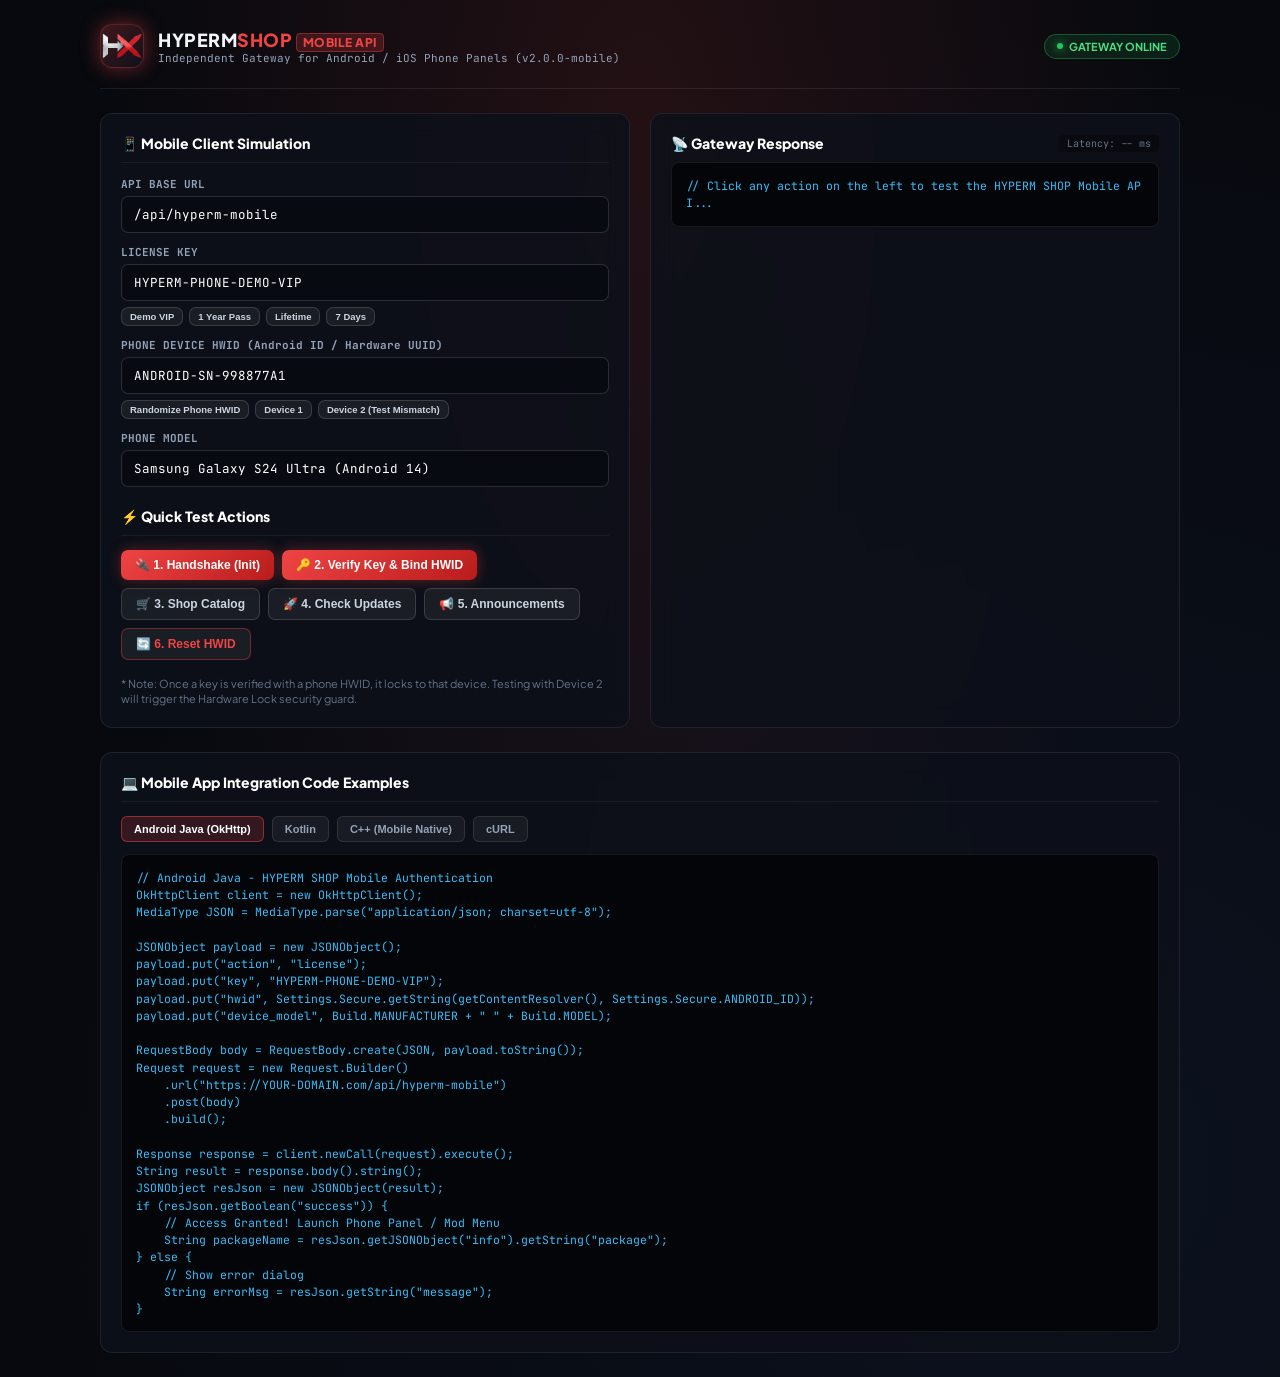
==== hyperm-mobile-tester.html @ d034f3c2 "feat(api): create dedicated independent mobile phone API for HYPERM SHOP" ====
<!DOCTYPE html>
<html lang="en">
<head>
  <meta charset="UTF-8">
  <meta name="viewport" content="width=device-width, initial-scale=1.0">
  <title>HYPERM SHOP // Dedicated Mobile Phone API Tester</title>
  <link rel="preconnect" href="https://fonts.googleapis.com">
  <link rel="preconnect" href="https://fonts.gstatic.com" crossorigin>
  <link href="https://fonts.googleapis.com/css2?family=Plus+Jakarta+Sans:wght@500;600;700;800&family=JetBrains+Mono:wght@500;700&display=swap" rel="stylesheet">
  <style>
    :root {
      --bg: #07090e;
      --card-bg: rgba(13, 17, 26, 0.88);
      --border: rgba(239, 68, 68, 0.28);
      --red: #ef4444;
      --red-glow: rgba(239, 68, 68, 0.45);
      --green: #22c55e;
      --font-sans: 'Plus Jakarta Sans', -apple-system, sans-serif;
      --font-mono: 'JetBrains Mono', monospace;
    }
    * { box-sizing: border-box; margin: 0; padding: 0; }
    body {
      background: var(--bg);
      color: #f1f5f9;
      font-family: var(--font-sans);
      min-height: 100vh;
      padding: 24px 16px;
      background-image: 
        radial-gradient(ellipse at 50% 10%, rgba(239, 68, 68, 0.12) 0%, transparent 60%),
        radial-gradient(ellipse at 85% 85%, rgba(15, 23, 42, 0.6) 0%, transparent 70%);
    }
    .container { max-width: 1080px; margin: 0 auto; }
    
    /* Header */
    .header {
      display: flex;
      align-items: center;
      justify-content: space-between;
      flex-wrap: wrap;
      gap: 16px;
      padding-bottom: 20px;
      border-bottom: 1px solid rgba(255, 255, 255, 0.08);
      margin-bottom: 24px;
    }
    .brand-wrap { display: flex; align-items: center; gap: 14px; }
    .brand-badge {
      width: 44px; height: 44px; border-radius: 12px;
      background: linear-gradient(135deg, rgba(239, 68, 68, 0.25), rgba(15, 18, 28, 0.95));
      border: 1px solid var(--border);
      display: flex; align-items: center; justify-content: center;
      box-shadow: 0 0 20px var(--red-glow);
    }
    .brand-badge img { height: 26px; width: auto; object-fit: contain; }
    .brand-title { font-size: 18px; font-weight: 900; letter-spacing: 0.5px; }
    .brand-sub { font-size: 11px; color: #94a3b8; font-family: var(--font-mono); }
    .status-pill {
      display: inline-flex; align-items: center; gap: 6px;
      background: rgba(34, 197, 94, 0.12); border: 1px solid rgba(34, 197, 94, 0.35);
      padding: 5px 12px; border-radius: 20px; font-size: 11px; font-weight: 700; color: #4ade80;
    }
    .status-dot { width: 6px; height: 6px; border-radius: 50%; background: #22c55e; box-shadow: 0 0 8px #22c55e; }

    /* Grid Layout */
    .grid { display: grid; grid-template-columns: 1fr 1fr; gap: 20px; }
    @media (max-width: 860px) { .grid { grid-template-columns: 1fr; } }

    /* Cards */
    .card {
      background: var(--card-bg);
      border: 1px solid rgba(255, 255, 255, 0.08);
      border-radius: 12px;
      padding: 20px;
      backdrop-filter: blur(12px);
    }
    .card-title {
      font-size: 14px; font-weight: 800; color: #fff;
      display: flex; align-items: center; gap: 8px; margin-bottom: 14px;
      border-bottom: 1px solid rgba(255, 255, 255, 0.06); padding-bottom: 10px;
    }
    
    /* Input & Forms */
    .form-group { margin-bottom: 12px; }
    label { display: block; font-size: 11px; font-weight: 700; color: #94a3b8; margin-bottom: 5px; font-family: var(--font-mono); }
    input, select {
      width: 100%;
      background: rgba(8, 10, 16, 0.85);
      border: 1px solid rgba(255, 255, 255, 0.14);
      border-radius: 7px;
      padding: 9px 12px;
      color: #fff;
      font-size: 12.5px;
      font-family: var(--font-mono);
      outline: none;
      transition: all 0.2s;
    }
    input:focus, select:focus {
      border-color: var(--red);
      box-shadow: 0 0 10px rgba(239, 68, 68, 0.25);
    }
    
    /* Buttons */
    .btn-row { display: flex; flex-wrap: wrap; gap: 8px; margin-top: 14px; }
    button {
      background: linear-gradient(135deg, #ef4444 0%, #b91c1c 100%);
      color: #fff;
      border: none;
      border-radius: 7px;
      padding: 8px 14px;
      font-size: 12px;
      font-weight: 700;
      cursor: pointer;
      display: inline-flex; align-items: center; gap: 6px;
      box-shadow: 0 0 14px rgba(239, 68, 68, 0.35);
      transition: all 0.2s;
    }
    button:hover {
      transform: translateY(-1px);
      box-shadow: 0 0 20px rgba(239, 68, 68, 0.6);
    }
    button.btn-secondary {
      background: rgba(255, 255, 255, 0.06);
      border: 1px solid rgba(255, 255, 255, 0.14);
      box-shadow: none;
      color: #cbd5e1;
    }
    button.btn-secondary:hover {
      background: rgba(255, 255, 255, 0.12);
      border-color: rgba(255, 255, 255, 0.3);
      color: #fff;
    }

    /* Output Terminal */
    .terminal-card { display: flex; flex-direction: column; }
    .term-header {
      display: flex; align-items: center; justify-content: space-between;
      margin-bottom: 10px;
    }
    .term-pill {
      font-size: 10px; font-family: var(--font-mono); color: #64748b;
      background: rgba(0, 0, 0, 0.3); padding: 2px 8px; border-radius: 4px;
    }
    pre {
      background: #040508;
      border: 1px solid rgba(255, 255, 255, 0.08);
      border-radius: 8px;
      padding: 14px;
      font-family: var(--font-mono);
      font-size: 11.5px;
      color: #38bdf8;
      max-height: 480px;
      overflow-y: auto;
      line-height: 1.5;
      white-space: pre-wrap;
      word-break: break-all;
    }

    /* Code Snippets Section */
    .snippets-wrap { margin-top: 24px; }
    .tabs { display: flex; gap: 8px; margin-bottom: 12px; }
    .tab-btn {
      background: rgba(255, 255, 255, 0.05);
      border: 1px solid rgba(255, 255, 255, 0.1);
      color: #94a3b8;
      padding: 6px 12px;
      font-size: 11px;
      border-radius: 6px;
      cursor: pointer;
      box-shadow: none;
    }
    .tab-btn.active {
      background: rgba(239, 68, 68, 0.18);
      border-color: rgba(239, 68, 68, 0.5);
      color: #fff;
    }
  </style>
</head>
<body>
  <div class="container">
    <!-- Header -->
    <header class="header">
      <div class="brand-wrap">
        <div class="brand-badge">
          <img src="assets/images/hx_card_logo_clean.png" alt="HYPERM SHOP">
        </div>
        <div>
          <div class="brand-title">HYPERM<span style="color:var(--red);">SHOP</span> <span style="font-size:12px;background:rgba(239,68,68,0.2);color:#ef4444;border:1px solid rgba(239,68,68,0.4);padding:1px 6px;border-radius:4px;font-weight:800;">MOBILE API</span></div>
          <div class="brand-sub">Independent Gateway for Android / iOS Phone Panels (v2.0.0-mobile)</div>
        </div>
      </div>
      <div class="status-pill">
        <span class="status-dot"></span>
        <span>GATEWAY ONLINE</span>
      </div>
    </header>

    <!-- Grid -->
    <div class="grid">
      <!-- Left: Interactive Tester Controls -->
      <div class="card">
        <div class="card-title">📱 Mobile Client Simulation</div>

        <div class="form-group">
          <label>API BASE URL</label>
          <input type="text" id="api-url" value="/api/hyperm-mobile">
        </div>

        <div class="form-group">
          <label>LICENSE KEY</label>
          <input type="text" id="key-input" value="HYPERM-PHONE-DEMO-VIP">
          <div style="display:flex;gap:6px;margin-top:6px;flex-wrap:wrap;">
            <button type="button" class="btn-secondary" style="font-size:9.5px;padding:3px 8px;" onclick="setKey('HYPERM-PHONE-DEMO-VIP')">Demo VIP</button>
            <button type="button" class="btn-secondary" style="font-size:9.5px;padding:3px 8px;" onclick="setKey('HYPERM-VIP-MOBILE-PASS')">1 Year Pass</button>
            <button type="button" class="btn-secondary" style="font-size:9.5px;padding:3px 8px;" onclick="setKey('HYPERM-SHOP-LIFETIME-PASS')">Lifetime</button>
            <button type="button" class="btn-secondary" style="font-size:9.5px;padding:3px 8px;" onclick="setKey('HYPERM-7DAY-PHONE-TEST')">7 Days</button>
          </div>
        </div>

        <div class="form-group">
          <label>PHONE DEVICE HWID (Android ID / Hardware UUID)</label>
          <input type="text" id="hwid-input" value="ANDROID-SN-998877A1">
          <div style="display:flex;gap:6px;margin-top:6px;">
            <button type="button" class="btn-secondary" style="font-size:9.5px;padding:3px 8px;" onclick="randomizeHwid()">Randomize Phone HWID</button>
            <button type="button" class="btn-secondary" style="font-size:9.5px;padding:3px 8px;" onclick="setHwid('ANDROID-SN-998877A1')">Device 1</button>
            <button type="button" class="btn-secondary" style="font-size:9.5px;padding:3px 8px;" onclick="setHwid('DIFFERENT-PHONE-HWID-55')">Device 2 (Test Mismatch)</button>
          </div>
        </div>

        <div class="form-group">
          <label>PHONE MODEL</label>
          <input type="text" id="model-input" value="Samsung Galaxy S24 Ultra (Android 14)">
        </div>

        <div class="card-title" style="margin-top:20px;">⚡ Quick Test Actions</div>
        <div class="btn-row">
          <button onclick="testAction('init')">🔌 1. Handshake (Init)</button>
          <button onclick="testAction('license')">🔑 2. Verify Key & Bind HWID</button>
          <button class="btn-secondary" onclick="testAction('products')">🛒 3. Shop Catalog</button>
          <button class="btn-secondary" onclick="testAction('check_update')">🚀 4. Check Updates</button>
          <button class="btn-secondary" onclick="testAction('announcements')">📢 5. Announcements</button>
          <button class="btn-secondary" style="color:#ef4444;border-color:rgba(239,68,68,0.4);" onclick="testAction('hwid_reset')">🔄 6. Reset HWID</button>
        </div>

        <div style="margin-top:16px;font-size:11px;color:#64748b;line-height:1.4;">
          * Note: Once a key is verified with a phone HWID, it locks to that device. Testing with Device 2 will trigger the Hardware Lock security guard.
        </div>
      </div>

      <!-- Right: Live Response Output -->
      <div class="card terminal-card">
        <div class="term-header">
          <div class="card-title" style="margin-bottom:0;border-bottom:none;padding-bottom:0;">📡 Gateway Response</div>
          <span class="term-pill" id="latency-pill">Latency: -- ms</span>
        </div>
        <pre id="output-box">// Click any action on the left to test the HYPERM SHOP Mobile API...</pre>
      </div>
    </div>

    <!-- Integration Code Snippets -->
    <div class="card snippets-wrap">
      <div class="card-title">💻 Mobile App Integration Code Examples</div>
      
      <div class="tabs">
        <button class="tab-btn active" onclick="showSnippet('java')">Android Java (OkHttp)</button>
        <button class="tab-btn" onclick="showSnippet('kotlin')">Kotlin</button>
        <button class="tab-btn" onclick="showSnippet('cpp')">C++ (Mobile Native)</button>
        <button class="tab-btn" onclick="showSnippet('curl')">cURL</button>
      </div>

      <pre id="snippet-box"></pre>
    </div>
  </div>

  <script>
    function setKey(k) { document.getElementById('key-input').value = k; }
    function setHwid(h) { document.getElementById('hwid-input').value = h; }
    function randomizeHwid() {
      const rand = 'ANDROID-' + Math.random().toString(36).substring(2, 10).toUpperCase();
      document.getElementById('hwid-input').value = rand;
    }

    const snippets = {
      java: `// Android Java - HYPERM SHOP Mobile Authentication
OkHttpClient client = new OkHttpClient();
MediaType JSON = MediaType.parse("application/json; charset=utf-8");

JSONObject payload = new JSONObject();
payload.put("action", "license");
payload.put("key", "HYPERM-PHONE-DEMO-VIP");
payload.put("hwid", Settings.Secure.getString(getContentResolver(), Settings.Secure.ANDROID_ID));
payload.put("device_model", Build.MANUFACTURER + " " + Build.MODEL);

RequestBody body = RequestBody.create(JSON, payload.toString());
Request request = new Request.Builder()
    .url("https://YOUR-DOMAIN.com/api/hyperm-mobile")
    .post(body)
    .build();

Response response = client.newCall(request).execute();
String result = response.body().string();
JSONObject resJson = new JSONObject(result);
if (resJson.getBoolean("success")) {
    // Access Granted! Launch Phone Panel / Mod Menu
    String packageName = resJson.getJSONObject("info").getString("package");
} else {
    // Show error dialog
    String errorMsg = resJson.getString("message");
}`,
      kotlin: `// Kotlin - HYPERM SHOP Mobile Authentication
val client = OkHttpClient()
val json = JSONObject().apply {
    put("action", "license")
    put("key", userLicenseKey)
    put("hwid", Settings.Secure.getString(context.contentResolver, Settings.Secure.ANDROID_ID))
    put("device_model", "\${Build.MANUFACTURER} \${Build.MODEL}")
}

val request = Request.Builder()
    .url("https://YOUR-DOMAIN.com/api/hyperm-mobile")
    .post(json.toString().toRequestBody("application/json".toMediaType()))
    .build()

client.newCall(request).enqueue(object : Callback {
    override fun onResponse(call: Call, response: Response) {
        val jsonRes = JSONObject(response.body?.string() ?: "")
        if (jsonRes.optBoolean("success")) {
            // Authorized! Welcome to HYPERM SHOP Mobile
        }
    }
    override fun onFailure(call: Call, e: IOException) {
        // Network error handling
    }
})`,
      cpp: `// C++ Native / Mobile ImGui Menu Integration
#include <iostream>
#include <curl/curl.h>

std::string verifyMobileLicense(const std::string& key, const std::string& hwid) {
    CURL* curl = curl_easy_init();
    std::string response;
    if (curl) {
        std::string jsonPayload = "{\\"action\\":\\"license\\",\\"key\\":\\"" + key + "\\",\\"hwid\\":\\"" + hwid + "\\"}";
        struct curl_slist* headers = NULL;
        headers = curl_slist_append(headers, "Content-Type: application/json");
        
        curl_easy_setopt(curl, CURLOPT_URL, "https://YOUR-DOMAIN.com/api/hyperm-mobile");
        curl_easy_setopt(curl, CURLOPT_POSTFIELDS, jsonPayload.c_str());
        curl_easy_setopt(curl, CURLOPT_HTTPHEADER, headers);
        curl_easy_perform(curl);
        curl_easy_cleanup(curl);
    }
    return response;
}`,
      curl: `# cURL Test Command for HYPERM SHOP Mobile
curl -X POST "https://YOUR-DOMAIN.com/api/hyperm-mobile" \\
  -H "Content-Type: application/json" \\
  -d '{
    "action": "license",
    "key": "HYPERM-PHONE-DEMO-VIP",
    "hwid": "ANDROID-SN-998877A1",
    "device_model": "Samsung S24 Ultra"
  }'`
    };

    function showSnippet(type) {
      document.querySelectorAll('.tab-btn').forEach(b => b.classList.remove('active'));
      event.target.classList.add('active');
      document.getElementById('snippet-box').textContent = snippets[type];
    }

    // Default snippet
    document.getElementById('snippet-box').textContent = snippets.java;

    // Test API Function
    async function testAction(action) {
      const output = document.getElementById('output-box');
      const latencyPill = document.getElementById('latency-pill');
      const baseUrl = document.getElementById('api-url').value.trim() || '/api/hyperm-mobile';
      const key = document.getElementById('key-input').value.trim();
      const hwid = document.getElementById('hwid-input').value.trim();
      const model = document.getElementById('model-input').value.trim();

      output.textContent = `⏳ Sending ${action.toUpperCase()} request to ${baseUrl}...`;
      const t0 = performance.now();

      try {
        let payload = { action: action };
        if (action === 'init') {
          payload.ver = '2.4.1';
          payload.device_model = model;
        } else if (action === 'license') {
          payload.key = key;
          payload.hwid = hwid;
          payload.device_model = model;
        } else if (action === 'check_update') {
          payload.ver = '2.4.0';
        } else if (action === 'hwid_reset') {
          payload.key = key;
          payload.secret = 'hyperm_shop_sec_7f99a801e82b7c02b92138a011cd48f9';
        }

        const res = await fetch(baseUrl, {
          method: 'POST',
          headers: { 'Content-Type': 'application/json' },
          body: JSON.stringify(payload)
        });

        const elapsed = Math.round(performance.now() - t0);
        latencyPill.textContent = `Latency: ${elapsed} ms (HTTP ${res.status})`;

        const data = await res.json();
        output.textContent = JSON.stringify(data, null, 2);
      } catch (err) {
        const elapsed = Math.round(performance.now() - t0);
        latencyPill.textContent = `Error in ${elapsed} ms`;
        output.textContent = `❌ Network Error:\n${err.message}\n\nMake sure the local server is running (node server.js).`;
      }
    }
  </script>
</body>
</html>
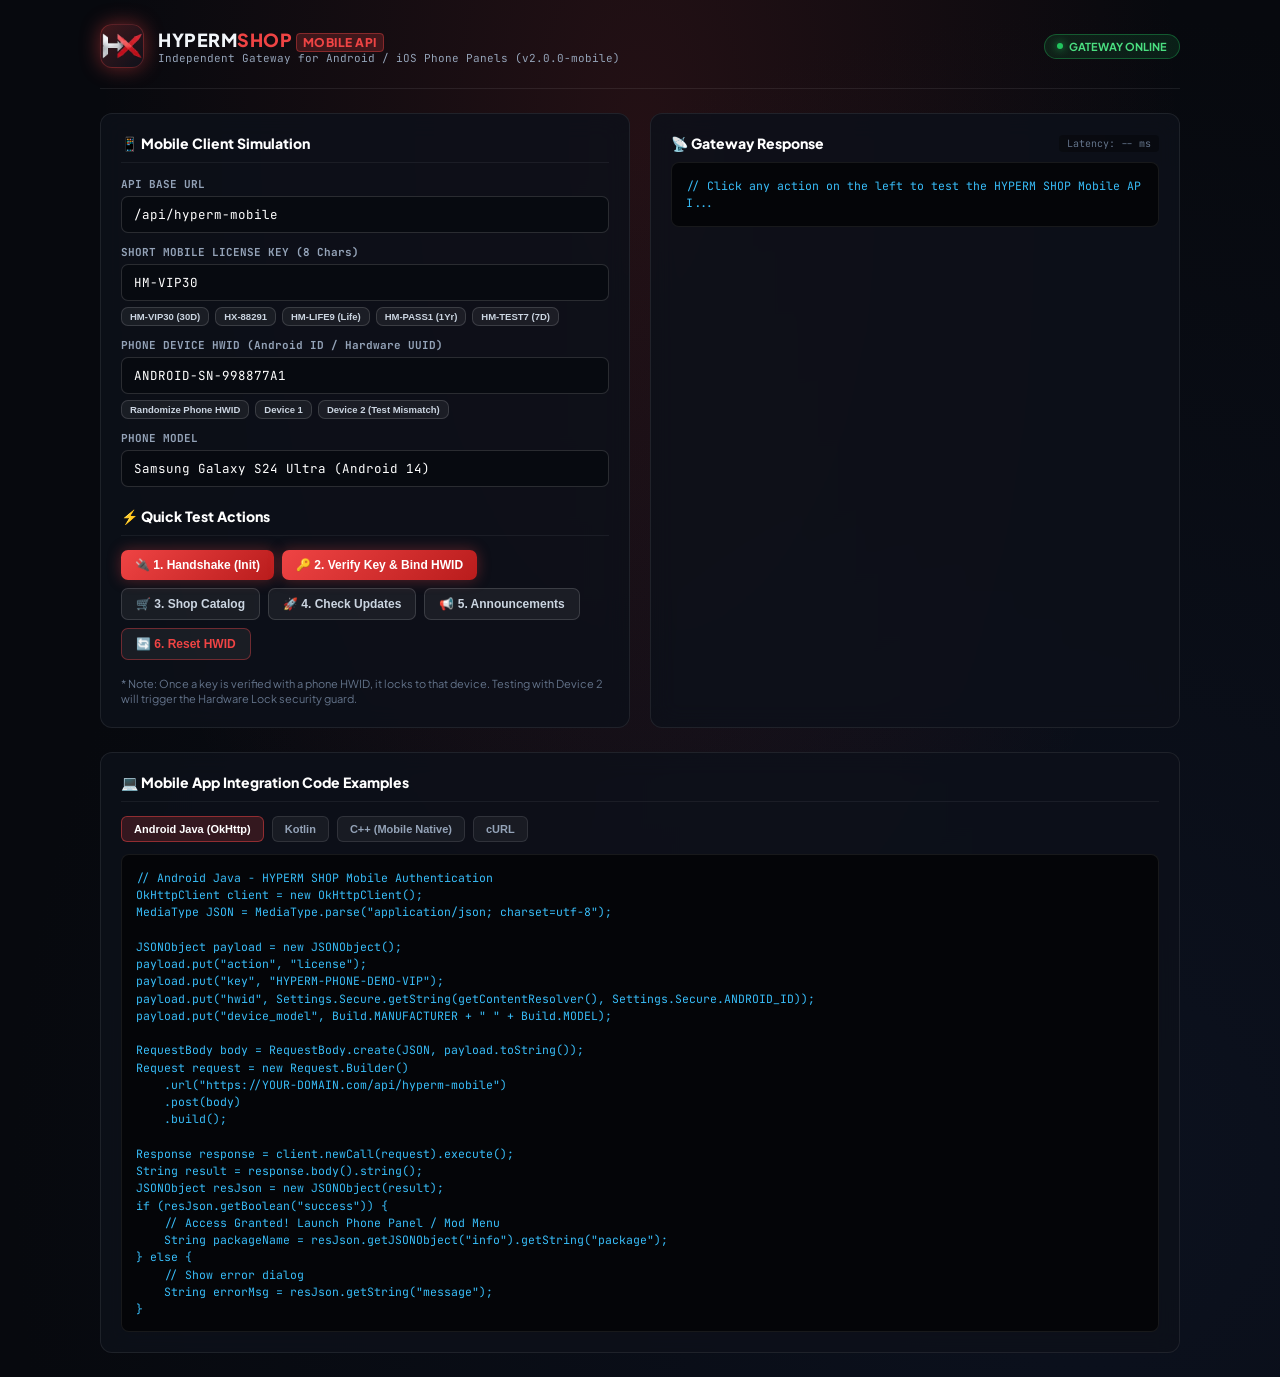
==== commit 7d127f24: "feat(mobile): shorten mobile phone keys to strictly under 10 characters (8-char format)" ====
--- a/hyperm-mobile-tester.html
+++ b/hyperm-mobile-tester.html
@@ -205,13 +205,14 @@
         </div>
 
         <div class="form-group">
-          <label>LICENSE KEY</label>
-          <input type="text" id="key-input" value="HYPERM-PHONE-DEMO-VIP">
+          <label>SHORT MOBILE LICENSE KEY (8 Chars)</label>
+          <input type="text" id="key-input" value="HM-VIP30">
           <div style="display:flex;gap:6px;margin-top:6px;flex-wrap:wrap;">
-            <button type="button" class="btn-secondary" style="font-size:9.5px;padding:3px 8px;" onclick="setKey('HYPERM-PHONE-DEMO-VIP')">Demo VIP</button>
-            <button type="button" class="btn-secondary" style="font-size:9.5px;padding:3px 8px;" onclick="setKey('HYPERM-VIP-MOBILE-PASS')">1 Year Pass</button>
-            <button type="button" class="btn-secondary" style="font-size:9.5px;padding:3px 8px;" onclick="setKey('HYPERM-SHOP-LIFETIME-PASS')">Lifetime</button>
-            <button type="button" class="btn-secondary" style="font-size:9.5px;padding:3px 8px;" onclick="setKey('HYPERM-7DAY-PHONE-TEST')">7 Days</button>
+            <button type="button" class="btn-secondary" style="font-size:9.5px;padding:3px 8px;" onclick="setKey('HM-VIP30')">HM-VIP30 (30D)</button>
+            <button type="button" class="btn-secondary" style="font-size:9.5px;padding:3px 8px;" onclick="setKey('HX-88291')">HX-88291</button>
+            <button type="button" class="btn-secondary" style="font-size:9.5px;padding:3px 8px;" onclick="setKey('HM-LIFE9')">HM-LIFE9 (Life)</button>
+            <button type="button" class="btn-secondary" style="font-size:9.5px;padding:3px 8px;" onclick="setKey('HM-PASS1')">HM-PASS1 (1Yr)</button>
+            <button type="button" class="btn-secondary" style="font-size:9.5px;padding:3px 8px;" onclick="setKey('HM-TEST7')">HM-TEST7 (7D)</button>
           </div>
         </div>
 
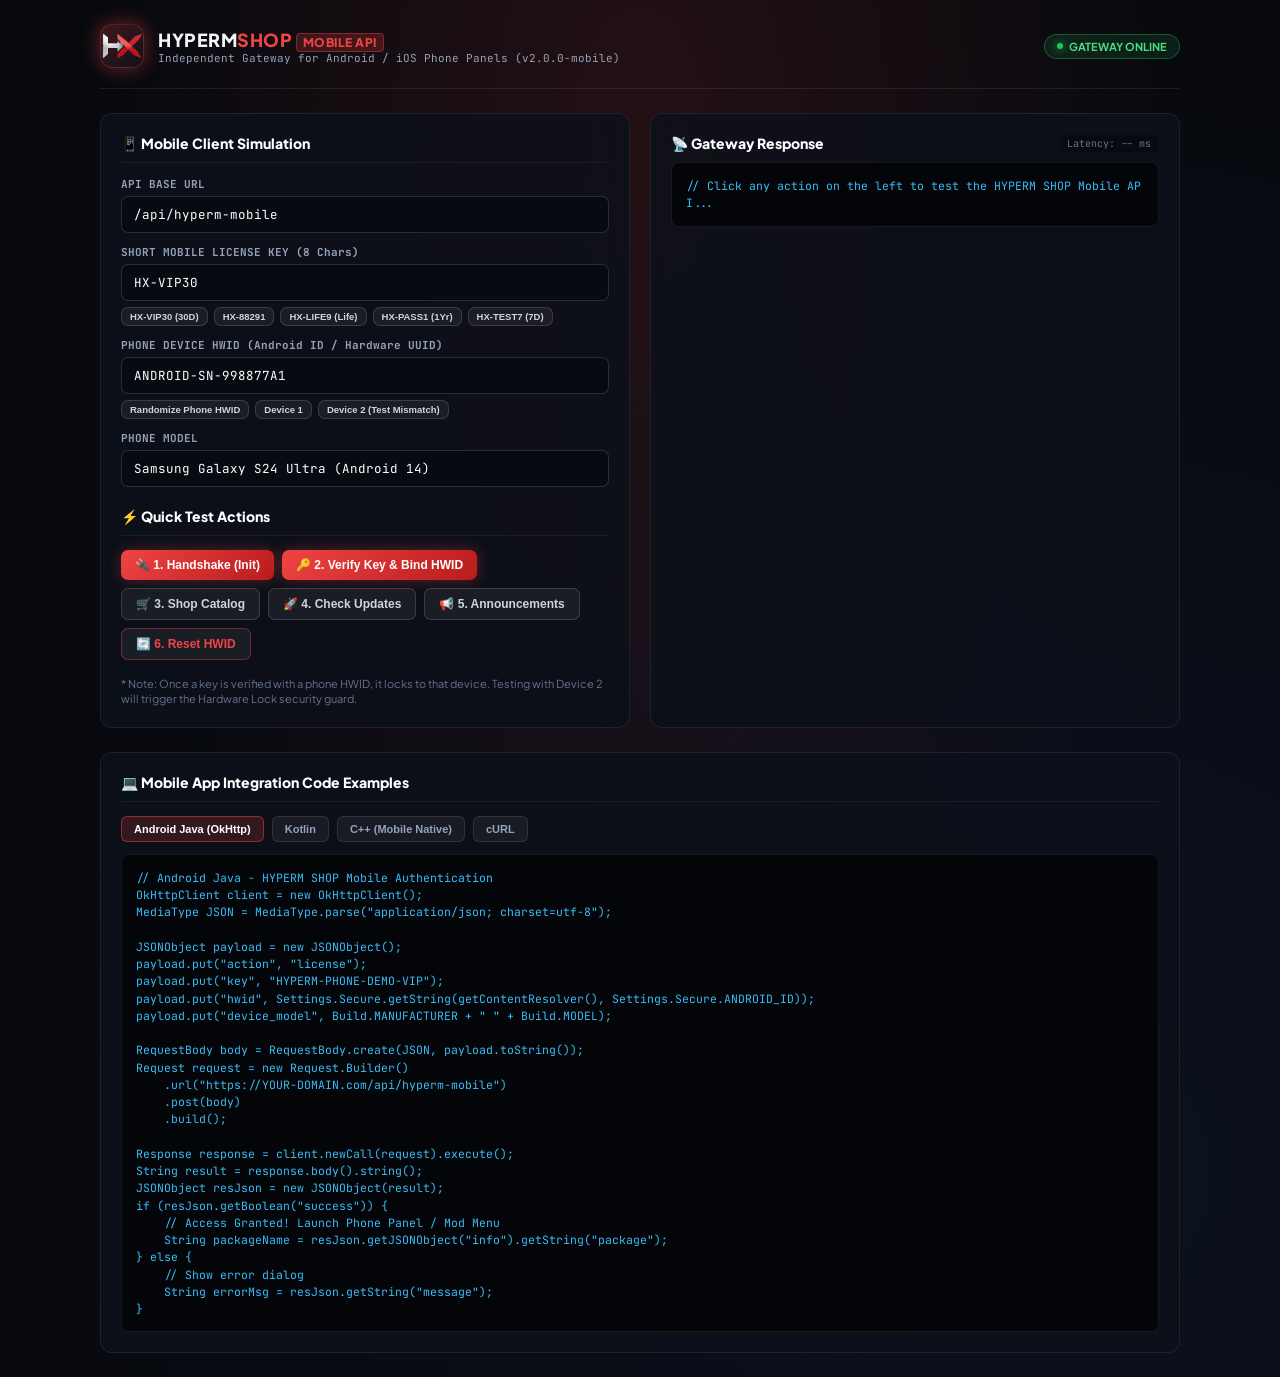
==== commit 9b7c6ffa: "fix: enforce strict HX- prefix across all keys, modals, and auto-migrate legacy HM- keys" ====
--- a/hyperm-mobile-tester.html
+++ b/hyperm-mobile-tester.html
@@ -206,13 +206,13 @@
 
         <div class="form-group">
           <label>SHORT MOBILE LICENSE KEY (8 Chars)</label>
-          <input type="text" id="key-input" value="HM-VIP30">
+          <input type="text" id="key-input" value="HX-VIP30">
           <div style="display:flex;gap:6px;margin-top:6px;flex-wrap:wrap;">
-            <button type="button" class="btn-secondary" style="font-size:9.5px;padding:3px 8px;" onclick="setKey('HM-VIP30')">HM-VIP30 (30D)</button>
+            <button type="button" class="btn-secondary" style="font-size:9.5px;padding:3px 8px;" onclick="setKey('HX-VIP30')">HX-VIP30 (30D)</button>
             <button type="button" class="btn-secondary" style="font-size:9.5px;padding:3px 8px;" onclick="setKey('HX-88291')">HX-88291</button>
-            <button type="button" class="btn-secondary" style="font-size:9.5px;padding:3px 8px;" onclick="setKey('HM-LIFE9')">HM-LIFE9 (Life)</button>
-            <button type="button" class="btn-secondary" style="font-size:9.5px;padding:3px 8px;" onclick="setKey('HM-PASS1')">HM-PASS1 (1Yr)</button>
-            <button type="button" class="btn-secondary" style="font-size:9.5px;padding:3px 8px;" onclick="setKey('HM-TEST7')">HM-TEST7 (7D)</button>
+            <button type="button" class="btn-secondary" style="font-size:9.5px;padding:3px 8px;" onclick="setKey('HX-LIFE9')">HX-LIFE9 (Life)</button>
+            <button type="button" class="btn-secondary" style="font-size:9.5px;padding:3px 8px;" onclick="setKey('HX-PASS1')">HX-PASS1 (1Yr)</button>
+            <button type="button" class="btn-secondary" style="font-size:9.5px;padding:3px 8px;" onclick="setKey('HX-TEST7')">HX-TEST7 (7D)</button>
           </div>
         </div>
 
